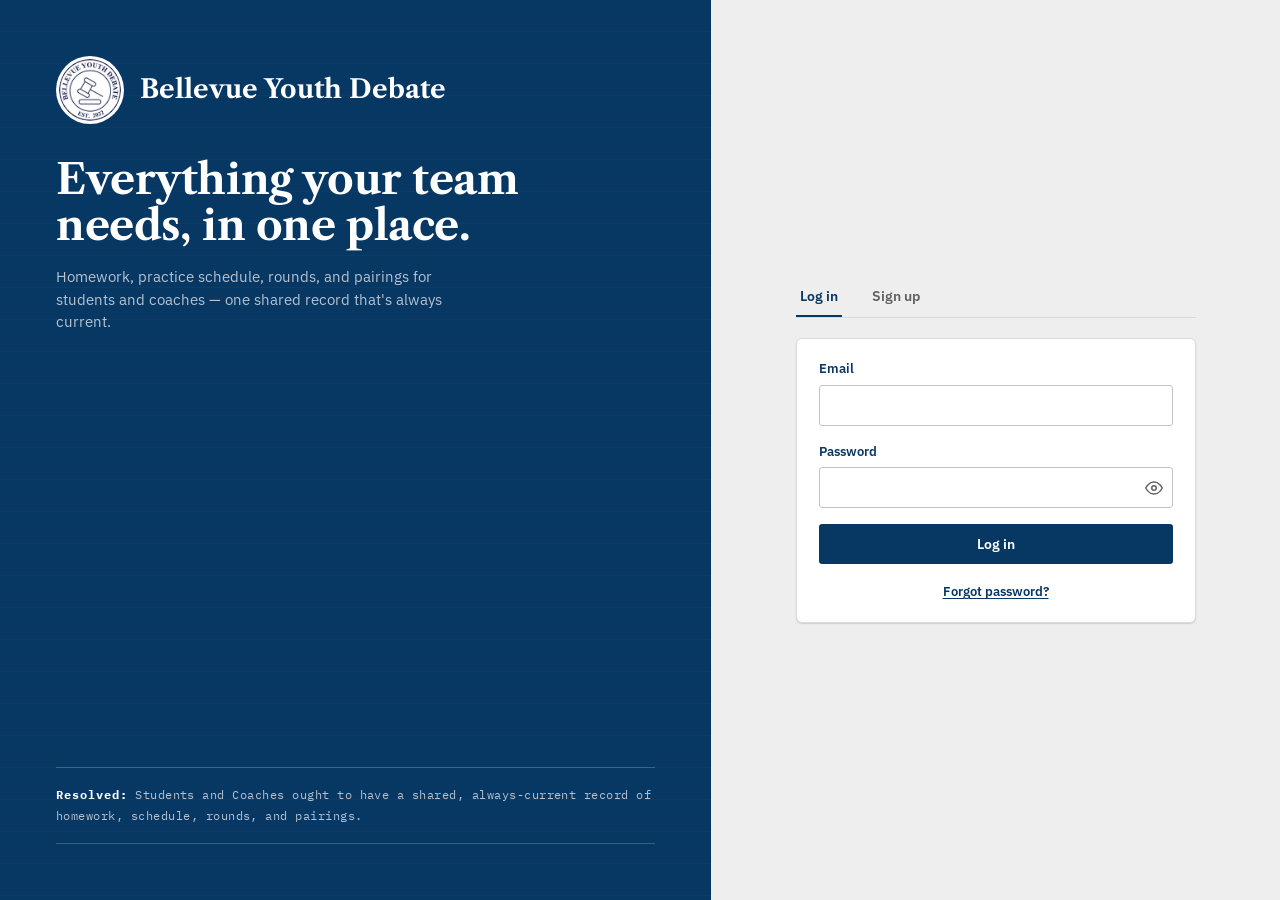
==== index.html @ 29968d5b "Add files via upload" ====
<!DOCTYPE html>
<html lang="en">
<head>
<meta charset="UTF-8">
<meta name="viewport" content="width=device-width, initial-scale=1.0">
<title>Bellevue Youth Debate | Portal</title>
<link rel="icon" href="assets/logo.webp">
<link rel="stylesheet" href="css/styles.css">
<style>
  body.login-body { background: var(--ink); }
  .login-shell { min-height: 100vh; display: flex; }
  .login-hero {
    flex: 1.15; background: var(--ink); color: #fff; padding: 56px;
    display: flex; flex-direction: column; justify-content: space-between;
    background-image: repeating-linear-gradient(to bottom, transparent, transparent 31px, rgba(255,255,255,0.055) 32px);
  }
  .login-hero-top { display: flex; align-items: center; gap: 16px; }
  .login-hero-top img { width: 68px; height: 68px; border-radius: 50%; background: #fff; padding: 3px; }
  .login-hero-top .brand-mark-name { font-size: 26px; color: #fff; }
  .login-hero h1 { color: #fff; font-size: 42px; max-width: 480px; margin: 32px 0 18px; line-height: 1.1; }
  .login-hero .tagline { color: var(--text-on-ink-muted); max-width: 420px; font-size: 15px; margin: 0; }
  .resolution-strip {
    font-family: var(--font-mono); font-size: 12px; letter-spacing: 0.04em; line-height: 1.8;
    color: var(--text-on-ink-muted);
    border-top: 1px solid rgba(255,255,255,0.2); border-bottom: 1px solid rgba(255,255,255,0.2);
    padding: 16px 0; margin-top: 32px;
  }
  .resolution-strip b { color: #fff; letter-spacing: 0.08em; }
  .login-panel { flex: 1; background: var(--paper); display: flex; align-items: center; justify-content: center; padding: 40px 24px; }
  .login-card { width: 100%; max-width: 400px; }
  .login-card .card { margin-bottom: 0; }
  .auth-foot { text-align: center; margin-top: 18px; }
  @media (max-width: 880px) {
    .login-shell { flex-direction: column; }
    .login-hero { padding: 32px 24px; }
    .login-hero h1 { font-size: 28px; }
  }
</style>
</head>
<body class="login-body">
  <div class="login-shell">
    <div class="login-hero">
      <div>
        <div class="login-hero-top">
          <img src="assets/logo.webp" alt="Bellevue Youth Debate seal">
          <div class="brand-mark-name">Bellevue Youth Debate</div>
        </div>
        <h1>Everything your team needs, in one place.</h1>
        <p class="tagline">Homework, practice schedule, rounds, and pairings for students and coaches &mdash; one shared record that's always current.</p>
      </div>
      <div class="resolution-strip">
        <b>Resolved:</b> Students and Coaches ought to have a shared, always-current record of homework, schedule, rounds, and pairings.
      </div>
    </div>

    <div class="login-panel">
      <div class="login-card">
        <div class="tabs" id="authTabs">
          <button class="tab-btn active" data-tab="login" type="button">Log in</button>
          <button class="tab-btn" data-tab="signup" type="button">Sign up</button>
        </div>

        <div class="tab-panel active" id="panel-login">
          <div class="card">
            <form id="loginForm">
              <div class="field">
                <label for="loginEmail">Email</label>
                <input type="email" id="loginEmail" required autocomplete="username">
              </div>
              <div class="field">
                <label for="loginPassword">Password</label>
                <input type="password" id="loginPassword" required autocomplete="current-password">
              </div>
              <button class="btn btn-primary btn-block" type="submit">Log in</button>
              <div class="auth-foot text-sm">
                <button type="button" class="link-btn" id="showForgot">Forgot password?</button>
              </div>
            </form>
          </div>
        </div>

        <div class="tab-panel" id="panel-signup">
          <div class="card">
            <form id="signupForm">
              <div class="field">
                <label for="suName">Full name</label>
                <input type="text" id="suName" required autocomplete="name">
              </div>
              <div class="field">
                <label for="suEmail">Email</label>
                <input type="email" id="suEmail" required autocomplete="username">
              </div>
              <div class="field">
                <label for="suPassword">Password</label>
                <input type="password" id="suPassword" required minlength="8" autocomplete="new-password">
                <div class="hint">At least 8 characters.</div>
              </div>
              <div class="field">
                <label for="suCode">Club code</label>
                <input type="text" id="suCode" required placeholder="Ask your coach">
              </div>
              <button class="btn btn-primary btn-block" type="submit">Create account</button>
              <p class="text-sm text-muted mt-16 mb-0">New accounts start in the "Unassigned" group &mdash; a coach will place you in your section.</p>
            </form>
          </div>
        </div>
      </div>
    </div>
  </div>

  <script src="js/config.js?v=2"></script>
  <script src="js/app.js"></script>
  <script src="js/login.js"></script>
</body>
</html>
---- css/styles.css ----
/* =========================================================================
   BYD Portal - shared styles
   Brand palette: navy #073763 (from the club seal), light grey #EEEEEE,
   and white. Status colors (present/absent/excused) stay small and muted -
   they carry real meaning (attendance, sides of a pairing) so they're kept
   as functional accents, not a second brand color.
   ========================================================================= */

@import url('https://fonts.googleapis.com/css2?family=Libre+Caslon+Text:ital,wght@0,400;0,700;1,400&family=IBM+Plex+Sans:wght@400;500;600;700&family=IBM+Plex+Mono:wght@400;500;600&display=swap');

:root {
  /* --- brand palette (exactly as specified) --- */
  --ink: #073763;         /* primary navy: sidebar, buttons, headings */
  --ink-soft: #0E4A7D;    /* lighter navy: hover on navy backgrounds */
  --ink-deep: #052846;    /* darker navy: hover on white backgrounds */
  --paper: #EEEEEE;       /* page background */
  --card: #FFFFFF;        /* card / surface background */
  --rule: #DADADA;        /* hairline dividers, table rules, derived from paper */
  --rule-strong: #C4C4C4;
  --ink-tint: #E4EAF0;    /* pale navy wash, for subtle highlighted rows/badges */

  /* --- functional accents (small doses only: badges, status dots) --- */
  --present: #3F6B4F; --present-tint: #E4EDE6;
  --absent: #A13D2D;  --absent-tint: #F2E4E1;
  --excused: #8A6D2F; --excused-tint: #F1E9D8;

  --text: #1B1B1B;
  --text-muted: #616161;
  --text-on-ink: #EEEEEE;
  --text-on-ink-muted: #B7C2CE;

  --font-display: 'Libre Caslon Text', Georgia, 'Times New Roman', serif;
  --font-body: 'IBM Plex Sans', -apple-system, BlinkMacSystemFont, 'Segoe UI', sans-serif;
  --font-mono: 'IBM Plex Mono', ui-monospace, 'SFMono-Regular', Menlo, monospace;

  --radius-sm: 3px;
  --radius: 6px;
  --shadow-card: 0 1px 2px rgba(7, 55, 99, 0.08), 0 1px 1px rgba(7, 55, 99, 0.08);
  --shadow-pop: 0 12px 32px rgba(7, 55, 99, 0.22);
  --sidebar-w: 244px;
}

@media (prefers-reduced-motion: no-preference) { :root { --transition: 150ms ease; } }
@media (prefers-reduced-motion: reduce) { :root { --transition: 0ms; } }

* { box-sizing: border-box; }
html, body { height: 100%; }
body {
  margin: 0;
  background: var(--paper);
  color: var(--text);
  font-family: var(--font-body);
  font-size: 15px;
  line-height: 1.5;
  -webkit-font-smoothing: antialiased;
}

h1, h2, h3, h4 { font-family: var(--font-display); font-weight: 700; color: var(--ink); margin: 0 0 4px; }
h1 { font-size: 28px; letter-spacing: -0.01em; }
h2 { font-size: 20px; }
h3 { font-size: 16px; }
p { margin: 0 0 12px; color: var(--text); }
a { color: var(--ink); text-decoration: underline; text-underline-offset: 2px; }
a:hover { color: var(--ink-deep); }

::selection { background: var(--ink-tint); }

button, input, select, textarea { font-family: inherit; font-size: inherit; color: inherit; }

:focus-visible { outline: 2px solid var(--ink); outline-offset: 2px; }

/* Ruled "flow paper" texture used sparingly behind key panels */
.ruled {
  background-image: repeating-linear-gradient(to bottom, transparent, transparent 27px, var(--rule) 28px);
  background-position: 0 8px;
}

.eyebrow {
  font-family: var(--font-mono); font-size: 11px; letter-spacing: 0.12em;
  text-transform: uppercase; color: var(--text-muted);
}

/* ---------------------------------------------------------------- brand */
.brand-mark { display: flex; align-items: center; gap: 10px; }
.brand-mark img { width: 38px; height: 38px; border-radius: 50%; background: #fff; box-shadow: 0 0 0 1px rgba(255,255,255,0.25); flex-shrink: 0; object-fit: cover; }
.brand-mark-name { font-family: var(--font-display); font-weight: 700; line-height: 1.15; }

/* ---------------------------------------------------------------- layout */
.app-shell { display: flex; min-height: 100vh; }

.sidebar {
  width: var(--sidebar-w); flex-shrink: 0;
  background: var(--ink); color: var(--text-on-ink);
  display: flex; flex-direction: column; padding: 22px 16px;
  position: sticky; top: 0; height: 100vh;
}

.sidebar-brand { padding: 0 6px 4px; }
.sidebar-brand .brand-mark-name { color: #fff; font-size: 17px; }
.sidebar-role {
  font-family: var(--font-mono); font-size: 10.5px; letter-spacing: 0.1em; text-transform: uppercase;
  color: var(--text-on-ink-muted); padding: 14px 10px 18px;
}

.nav-list { list-style: none; margin: 8px 0; padding: 0; display: flex; flex-direction: column; gap: 2px; }
.nav-link {
  display: flex; align-items: center; gap: 10px; padding: 10px 12px; border-radius: var(--radius);
  color: var(--text-on-ink-muted); font-weight: 500; cursor: pointer; border: none; background: transparent;
  width: 100%; text-align: left; transition: background var(--transition), color var(--transition);
}
.nav-link:hover { background: var(--ink-soft); color: #fff; }
.nav-link.active { background: #fff; color: var(--ink); }
.nav-link svg { flex-shrink: 0; }

.sidebar-footer { margin-top: auto; padding-top: 12px; border-top: 1px solid rgba(255,255,255,0.16); }
.sidebar-user { padding: 8px 10px 12px; }
.sidebar-user-name { color: #fff; font-weight: 600; font-size: 14px; }
.sidebar-user-email { color: var(--text-on-ink-muted); font-size: 12px; font-family: var(--font-mono); word-break: break-all; }

.main { flex: 1; min-width: 0; }
.topbar {
  display: flex; align-items: center; justify-content: space-between;
  padding: 18px 32px; background: var(--card); border-bottom: 1px solid var(--rule);
  position: sticky; top: 0; z-index: 5;
}
.menu-toggle { display: none; }
.content { padding: 28px 32px 64px; max-width: 1180px; }

.page-head { display: flex; align-items: flex-end; justify-content: space-between; gap: 16px; margin-bottom: 20px; flex-wrap: wrap; }
.page-head p { margin: 0; color: var(--text-muted); }

/* ------------------------------------------------------------------ card */
.card { background: var(--card); border: 1px solid var(--rule); border-radius: var(--radius); box-shadow: var(--shadow-card); padding: 20px 22px; margin-bottom: 20px; }
.card-head { display: flex; align-items: center; justify-content: space-between; gap: 12px; margin-bottom: 14px; flex-wrap: wrap; }
.card-head h2 { margin: 0; }
.card-sub { color: var(--text-muted); font-size: 13px; margin-top: 2px; }

.grid-2 { display: grid; grid-template-columns: 1fr 1fr; gap: 20px; }
.grid-3 { display: grid; grid-template-columns: repeat(3, 1fr); gap: 16px; }

.stat { background: var(--card); border: 1px solid var(--rule); border-radius: var(--radius); padding: 16px 18px; }
.stat-value { font-family: var(--font-display); font-size: 30px; color: var(--ink); line-height: 1; }
.stat-label { font-family: var(--font-mono); font-size: 11px; letter-spacing: 0.08em; text-transform: uppercase; color: var(--text-muted); margin-top: 6px; }

/* ---------------------------------------------------------------- forms */
.field { margin-bottom: 16px; }
.field label { display: block; font-weight: 600; font-size: 13px; margin-bottom: 6px; color: var(--ink); }
.field .hint { font-size: 12px; color: var(--text-muted); margin-top: 4px; }
.field-row { display: flex; gap: 12px; }
.field-row .field { flex: 1; }

input[type="text"], input[type="email"], input[type="password"], input[type="date"],
input[type="time"], input[type="number"], select, textarea {
  width: 100%; padding: 10px 12px; border: 1px solid var(--rule-strong); border-radius: var(--radius-sm);
  background: #fff; color: var(--text); transition: border-color var(--transition);
}
textarea { resize: vertical; min-height: 72px; font-family: var(--font-body); }
input:focus, select:focus, textarea:focus { border-color: var(--ink); }
input::placeholder, textarea::placeholder { color: #9A9A9A; }

.checkbox-row { display: flex; align-items: center; gap: 8px; }
.checkbox-row input { width: auto; }

.password-wrap { position: relative; }
.password-wrap input { padding-right: 42px; }
.password-toggle {
  position: absolute; right: 4px; top: 50%; transform: translateY(-50%);
  background: none; border: none; cursor: pointer; padding: 6px;
  color: var(--text-muted); display: flex; align-items: center; justify-content: center;
  border-radius: var(--radius-sm);
}
.password-toggle:hover { color: var(--ink); background: var(--paper); }

/* --------------------------------------------------------------- buttons */
.btn {
  display: inline-flex; align-items: center; justify-content: center; gap: 8px;
  padding: 10px 16px; border-radius: var(--radius-sm); border: 1px solid transparent;
  font-weight: 600; font-size: 14px; cursor: pointer; white-space: nowrap;
  transition: background var(--transition), border-color var(--transition), color var(--transition), opacity var(--transition);
}
.btn:disabled { opacity: 0.55; cursor: not-allowed; }
.btn-primary { background: var(--ink); color: #fff; }
.btn-primary:hover:not(:disabled) { background: var(--ink-deep); }
.btn-ghost { background: transparent; color: var(--ink); border-color: var(--rule-strong); }
.btn-ghost:hover:not(:disabled) { background: var(--paper); }
.btn-danger { background: #fff; color: var(--absent); border-color: var(--absent); }
.btn-danger:hover:not(:disabled) { background: var(--absent-tint); }
.btn-sm { padding: 6px 11px; font-size: 12.5px; }
.btn-block { width: 100%; }
.btn-icon { padding: 8px; }
.link-btn { background: none; border: none; color: var(--ink); font-weight: 600; cursor: pointer; padding: 0; text-decoration: underline; text-underline-offset: 2px; }
.link-btn:hover { color: var(--ink-deep); }

/* --------------------------------------------------------------- tables */
.table-wrap { overflow-x: auto; }
table { width: 100%; border-collapse: collapse; font-size: 13.5px; }
th {
  text-align: left; font-family: var(--font-mono); font-size: 10.5px; letter-spacing: 0.08em;
  text-transform: uppercase; color: var(--text-muted); font-weight: 600;
  padding: 8px 12px; border-bottom: 1px solid var(--rule-strong); white-space: nowrap;
}
td { padding: 11px 12px; border-bottom: 1px solid var(--rule); vertical-align: middle; }
tr:last-child td { border-bottom: none; }
td.num, .font-mono { font-family: var(--font-mono); }
.table-actions { display: flex; gap: 6px; justify-content: flex-end; }

/* ---------------------------------------------------------------- badges */
.badge { display: inline-flex; align-items: center; gap: 5px; padding: 3px 9px; border-radius: 100px; font-size: 12px; font-weight: 600; font-family: var(--font-mono); letter-spacing: 0.02em; }
.badge::before { content: ''; width: 6px; height: 6px; border-radius: 50%; background: currentColor; }
.badge-present { background: var(--present-tint); color: var(--present); }
.badge-absent { background: var(--absent-tint); color: var(--absent); }
.badge-excused { background: var(--excused-tint); color: var(--excused); }
.badge-unmarked { background: var(--paper); color: var(--text-muted); }
.badge-role { background: var(--ink-tint); color: var(--ink); }

/* side tags for pairings - solid navy vs. outlined navy, no second hue needed */
.side-tag { display: inline-block; padding: 2px 8px; border-radius: var(--radius-sm); font-family: var(--font-mono); font-size: 11.5px; font-weight: 600; letter-spacing: 0.03em; }
.side-tag-1 { background: var(--ink); color: #fff; }
.side-tag-2 { background: #fff; color: var(--ink); border: 1px solid var(--ink); }

/* --------------------------------------------------------------- pills / tabs */
.tabs { display: flex; gap: 4px; border-bottom: 1px solid var(--rule); margin-bottom: 20px; flex-wrap: wrap; }
.tab-btn {
  background: none; border: none; cursor: pointer; padding: 10px 4px; margin-right: 22px;
  font-weight: 600; font-size: 14px; color: var(--text-muted); border-bottom: 2px solid transparent;
  transition: color var(--transition), border-color var(--transition);
}
.tab-btn:hover { color: var(--ink); }
.tab-btn.active { color: var(--ink); border-color: var(--ink); }
.tab-panel { display: none; }
.tab-panel.active { display: block; animation: fadeIn 180ms ease; }

.view-panel { display: none; }
.view-panel.active { display: block; animation: fadeIn 180ms ease; }

@keyframes fadeIn { from { opacity: 0; transform: translateY(2px); } to { opacity: 1; transform: none; } }

.chip-row { display: flex; gap: 8px; flex-wrap: wrap; }
.chip { padding: 6px 12px; border-radius: 100px; border: 1px solid var(--rule-strong); background: #fff; font-size: 13px; font-weight: 600; color: var(--text-muted); cursor: pointer; }
.chip.active { background: var(--ink); border-color: var(--ink); color: #fff; }

/* --------------------------------------------------------------- misc UI */
.empty-state { text-align: center; padding: 40px 20px; color: var(--text-muted); }
.empty-state .eyebrow { display: block; margin-bottom: 6px; }

.divider { height: 1px; background: var(--rule); border: none; margin: 18px 0; }

.skeleton { background: linear-gradient(90deg, var(--rule) 25%, var(--rule-strong) 37%, var(--rule) 63%); background-size: 400% 100%; animation: shimmer 1.4s ease infinite; border-radius: var(--radius-sm); }
@keyframes shimmer { 0% { background-position: 100% 0; } 100% { background-position: 0 0; } }

/* toast */
.toast-stack { position: fixed; bottom: 20px; right: 20px; display: flex; flex-direction: column; gap: 8px; z-index: 100; max-width: 340px; }
.toast { background: var(--ink); color: #fff; padding: 12px 16px; border-radius: var(--radius); box-shadow: var(--shadow-pop); font-size: 13.5px; display: flex; align-items: center; gap: 10px; animation: toastIn 180ms ease; }
.toast.error { background: var(--absent); }
.toast.success { background: var(--present); }
@keyframes toastIn { from { opacity: 0; transform: translateY(6px); } to { opacity: 1; transform: none; } }

/* modal */
.modal-overlay { position: fixed; inset: 0; background: rgba(7,55,99,0.45); display: flex; align-items: center; justify-content: center; padding: 20px; z-index: 90; }
.modal { background: #fff; border-radius: var(--radius); box-shadow: var(--shadow-pop); width: 100%; max-width: 460px; padding: 24px; max-height: 88vh; overflow-y: auto; }
.modal-head { display: flex; align-items: center; justify-content: space-between; margin-bottom: 16px; }
.modal-close { background: none; border: none; cursor: pointer; color: var(--text-muted); font-size: 20px; line-height: 1; padding: 4px; }
.modal-actions { display: flex; justify-content: flex-end; gap: 8px; margin-top: 20px; }

/* --------------------------------------------------------- survey banner */
.survey-banner {
  background: var(--ink); color: #fff; padding: 14px 24px;
  display: flex; align-items: center; justify-content: space-between; gap: 16px; flex-wrap: wrap;
}
.survey-banner-text { display: flex; align-items: center; gap: 12px; flex-wrap: wrap; }
.survey-banner .countdown { font-family: var(--font-mono); font-weight: 700; background: rgba(255,255,255,0.14); padding: 3px 10px; border-radius: 100px; }
.survey-banner.done { background: var(--present); }
.checkin-panel { display: flex; align-items: center; justify-content: space-between; gap: 16px; flex-wrap: wrap; }
.checkin-status { font-family: var(--font-mono); font-size: 13px; color: var(--text-muted); }

/* --------------------------------------------------------------- utility */
.flex { display: flex; }
.flex-col { display: flex; flex-direction: column; }
.items-center { align-items: center; }
.justify-between { justify-content: space-between; }
.gap-4 { gap: 4px; } .gap-8 { gap: 8px; } .gap-12 { gap: 12px; } .gap-16 { gap: 16px; }
.mt-0 { margin-top: 0; } .mt-8 { margin-top: 8px; } .mt-16 { margin-top: 16px; } .mt-24 { margin-top: 24px; }
.mb-0 { margin-bottom: 0; }
.text-muted { color: var(--text-muted); }
.text-sm { font-size: 13px; }
.w-full { width: 100%; }
.hidden { display: none !important; }

/* ----------------------------------------------------------- responsive */
@media (max-width: 880px) {
  .sidebar { position: fixed; left: 0; top: 0; z-index: 50; transform: translateX(-100%); transition: transform var(--transition); box-shadow: var(--shadow-pop); }
  .sidebar.open { transform: translateX(0); }
  .menu-toggle { display: inline-flex; }
  .content { padding: 20px 16px 48px; }
  .topbar { padding: 14px 16px; }
  .grid-2, .grid-3 { grid-template-columns: 1fr; }
  .field-row { flex-direction: column; gap: 0; }
}
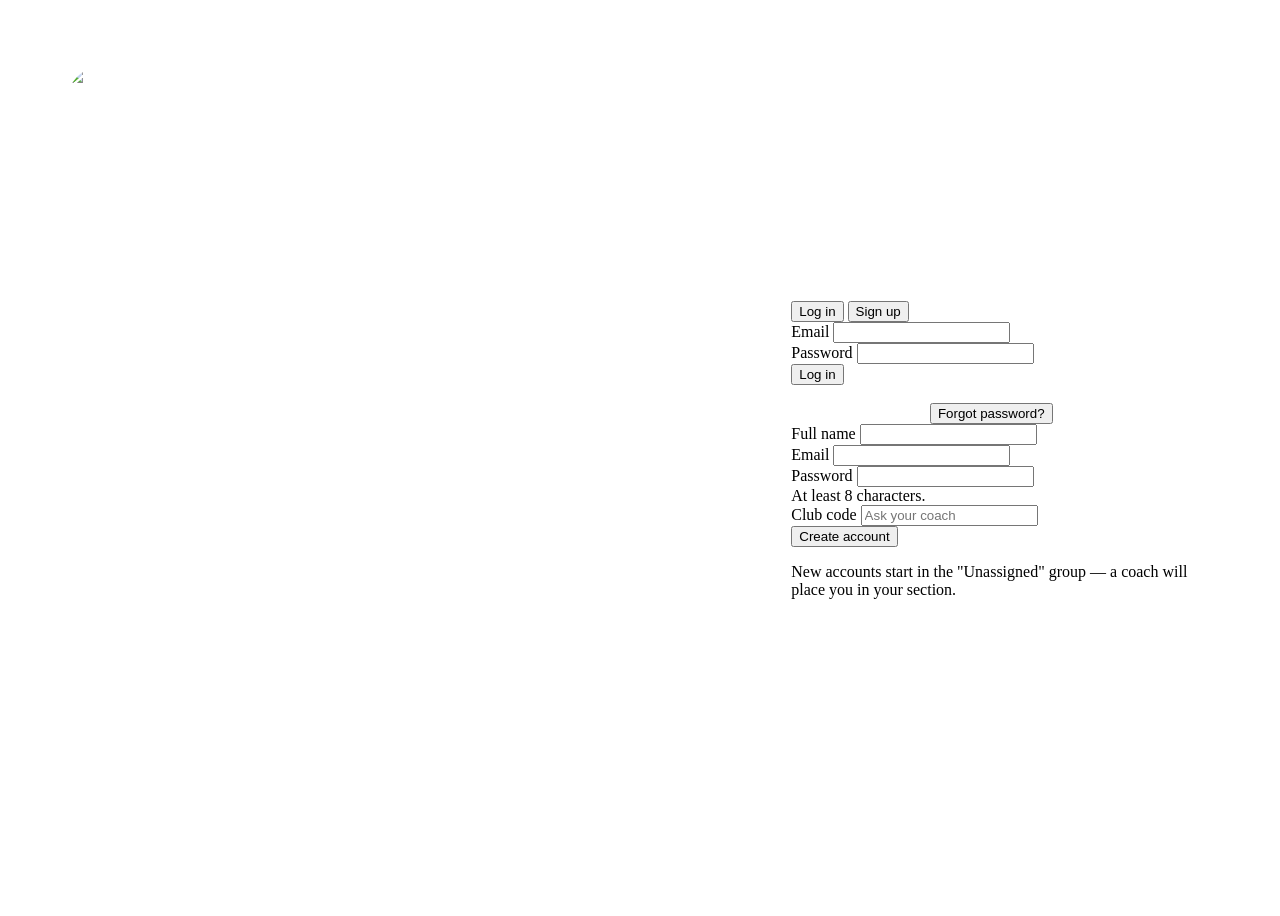
==== commit 3174aa8d: "Add files via upload" ====
--- a/index.html
+++ b/index.html
@@ -5,7 +5,7 @@
 <meta name="viewport" content="width=device-width, initial-scale=1.0">
 <title>Bellevue Youth Debate | Portal</title>
 <link rel="icon" href="assets/logo.webp">
-<link rel="stylesheet" href="css/styles.css">
+<link rel="stylesheet" href="css/styles.css?v=3">
 <style>
   body.login-body { background: var(--ink); }
   .login-shell { min-height: 100vh; display: flex; }
@@ -108,8 +108,8 @@
     </div>
   </div>
 
-  <script src="js/config.js?v=2"></script>
-  <script src="js/app.js"></script>
-  <script src="js/login.js"></script>
+  <script src="js/config.js?v=3"></script>
+  <script src="js/app.js?v=3"></script>
+  <script src="js/login.js?v=3"></script>
 </body>
 </html>
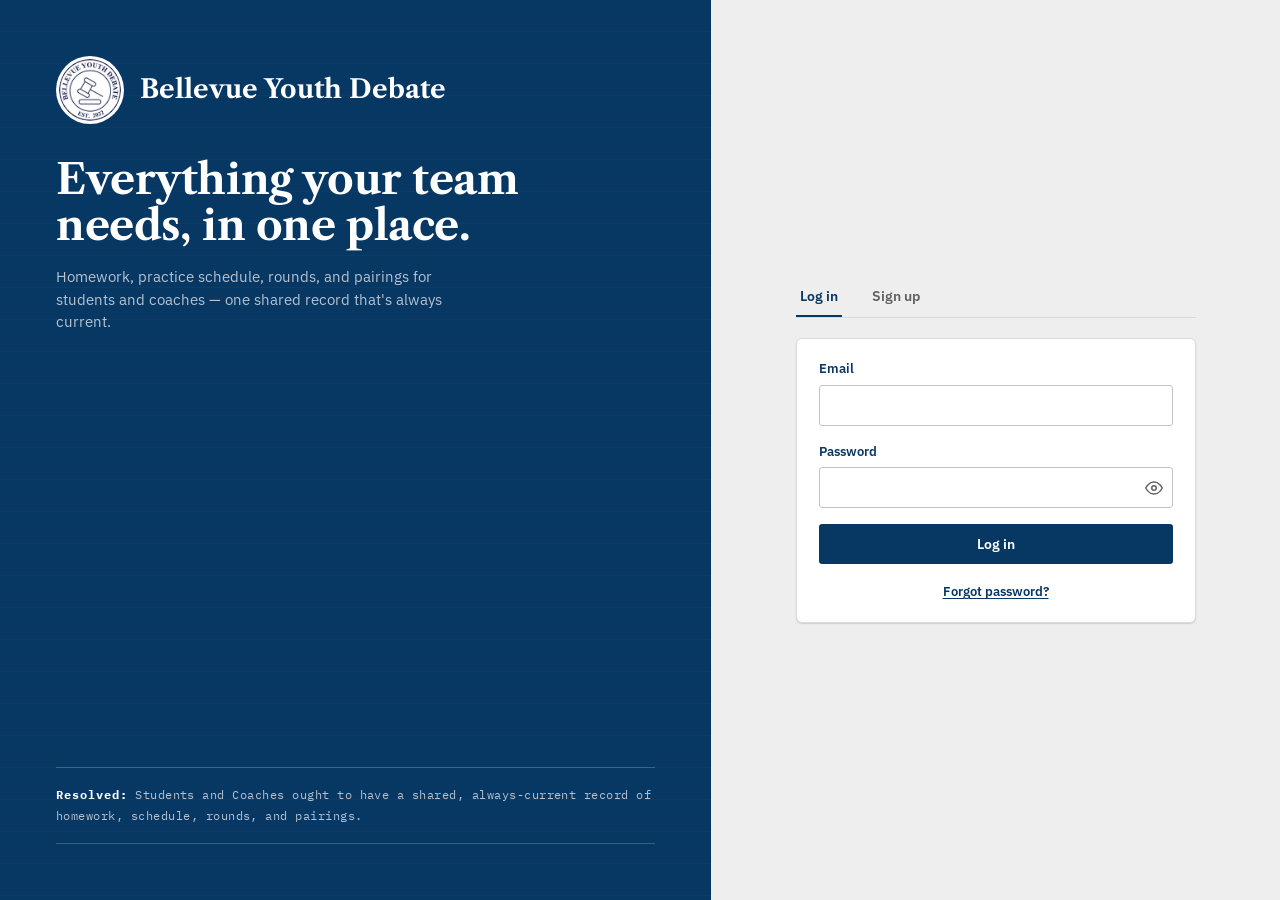
==== commit 23161abb: "Add files via upload" ====
--- a/index.html
+++ b/index.html
@@ -5,7 +5,7 @@
 <meta name="viewport" content="width=device-width, initial-scale=1.0">
 <title>Bellevue Youth Debate | Portal</title>
 <link rel="icon" href="assets/logo.webp">
-<link rel="stylesheet" href="css/styles.css?v=3">
+<link rel="stylesheet" href="css/styles.css?v=4">
 <style>
   body.login-body { background: var(--ink); }
   .login-shell { min-height: 100vh; display: flex; }
@@ -108,8 +108,8 @@
     </div>
   </div>
 
-  <script src="js/config.js?v=3"></script>
-  <script src="js/app.js?v=3"></script>
-  <script src="js/login.js?v=3"></script>
+  <script src="js/config.js?v=4"></script>
+  <script src="js/app.js?v=4"></script>
+  <script src="js/login.js?v=4"></script>
 </body>
 </html>
--- a/css/styles.css
+++ b/css/styles.css
@@ -0,0 +1,337 @@
+/* =========================================================================
+   BYD Portal - shared styles
+   Brand palette: navy #073763 (from the club seal), light grey #EEEEEE,
+   and white. Status colors (present/absent/excused) stay small and muted -
+   they carry real meaning (attendance, sides of a pairing) so they're kept
+   as functional accents, not a second brand color.
+   ========================================================================= */
+
+@import url('https://fonts.googleapis.com/css2?family=Libre+Caslon+Text:ital,wght@0,400;0,700;1,400&family=IBM+Plex+Sans:wght@400;500;600;700&family=IBM+Plex+Mono:wght@400;500;600&display=swap');
+
+:root {
+  /* --- brand palette (exactly as specified) --- */
+  --ink: #073763;         /* primary navy: sidebar, buttons, headings */
+  --ink-soft: #0E4A7D;    /* lighter navy: hover on navy backgrounds */
+  --ink-deep: #052846;    /* darker navy: hover on white backgrounds */
+  --paper: #EEEEEE;       /* page background */
+  --card: #FFFFFF;        /* card / surface background */
+  --rule: #DADADA;        /* hairline dividers, table rules, derived from paper */
+  --rule-strong: #C4C4C4;
+  --ink-tint: #E4EAF0;    /* pale navy wash, for subtle highlighted rows/badges */
+
+  /* --- functional accents (small doses only: badges, status dots) --- */
+  --present: #3F6B4F; --present-tint: #E4EDE6;
+  --absent: #A13D2D;  --absent-tint: #F2E4E1;
+  --excused: #8A6D2F; --excused-tint: #F1E9D8;
+
+  --text: #1B1B1B;
+  --text-muted: #616161;
+  --text-on-ink: #EEEEEE;
+  --text-on-ink-muted: #B7C2CE;
+
+  --font-display: 'Libre Caslon Text', Georgia, 'Times New Roman', serif;
+  --font-body: 'IBM Plex Sans', -apple-system, BlinkMacSystemFont, 'Segoe UI', sans-serif;
+  --font-mono: 'IBM Plex Mono', ui-monospace, 'SFMono-Regular', Menlo, monospace;
+
+  --radius-sm: 3px;
+  --radius: 6px;
+  --shadow-card: 0 1px 2px rgba(7, 55, 99, 0.08), 0 1px 1px rgba(7, 55, 99, 0.08);
+  --shadow-pop: 0 12px 32px rgba(7, 55, 99, 0.22);
+  --sidebar-w: 244px;
+}
+
+@media (prefers-reduced-motion: no-preference) { :root { --transition: 150ms ease; } }
+@media (prefers-reduced-motion: reduce) { :root { --transition: 0ms; } }
+
+* { box-sizing: border-box; }
+html, body { height: 100%; }
+body {
+  margin: 0;
+  background: var(--paper);
+  color: var(--text);
+  font-family: var(--font-body);
+  font-size: 15px;
+  line-height: 1.5;
+  -webkit-font-smoothing: antialiased;
+}
+
+h1, h2, h3, h4 { font-family: var(--font-display); font-weight: 700; color: var(--ink); margin: 0 0 4px; }
+h1 { font-size: 28px; letter-spacing: -0.01em; }
+h2 { font-size: 20px; }
+h3 { font-size: 16px; }
+p { margin: 0 0 12px; color: var(--text); }
+a { color: var(--ink); text-decoration: underline; text-underline-offset: 2px; }
+a:hover { color: var(--ink-deep); }
+
+::selection { background: var(--ink-tint); }
+
+button, input, select, textarea { font-family: inherit; font-size: inherit; color: inherit; }
+
+:focus-visible { outline: 2px solid var(--ink); outline-offset: 2px; }
+
+/* Ruled "flow paper" texture used sparingly behind key panels */
+.ruled {
+  background-image: repeating-linear-gradient(to bottom, transparent, transparent 27px, var(--rule) 28px);
+  background-position: 0 8px;
+}
+
+.eyebrow {
+  font-family: var(--font-mono); font-size: 11px; letter-spacing: 0.12em;
+  text-transform: uppercase; color: var(--text-muted);
+}
+
+/* ---------------------------------------------------------------- brand */
+.brand-mark { display: flex; align-items: center; gap: 10px; }
+.brand-mark img { width: 38px; height: 38px; border-radius: 50%; background: #fff; box-shadow: 0 0 0 1px rgba(255,255,255,0.25); flex-shrink: 0; object-fit: cover; }
+.brand-mark-name { font-family: var(--font-display); font-weight: 700; line-height: 1.15; }
+
+/* ---------------------------------------------------------------- layout */
+.app-shell { display: flex; min-height: 100vh; }
+
+.sidebar {
+  width: var(--sidebar-w); flex-shrink: 0;
+  background: var(--ink); color: var(--text-on-ink);
+  display: flex; flex-direction: column; padding: 22px 16px;
+  position: sticky; top: 0; height: 100vh;
+}
+
+.sidebar-brand { padding: 0 6px 4px; }
+.sidebar-brand .brand-mark-name { color: #fff; font-size: 17px; }
+.sidebar-role {
+  font-family: var(--font-mono); font-size: 10.5px; letter-spacing: 0.1em; text-transform: uppercase;
+  color: var(--text-on-ink-muted); padding: 14px 10px 18px;
+}
+
+.nav-list { list-style: none; margin: 8px 0; padding: 0; display: flex; flex-direction: column; gap: 2px; }
+.nav-link {
+  display: flex; align-items: center; gap: 10px; padding: 10px 12px; border-radius: var(--radius);
+  color: var(--text-on-ink-muted); font-weight: 500; cursor: pointer; border: none; background: transparent;
+  width: 100%; text-align: left; transition: background var(--transition), color var(--transition);
+}
+.nav-link:hover { background: var(--ink-soft); color: #fff; }
+.nav-link.active { background: #fff; color: var(--ink); }
+.nav-link svg { flex-shrink: 0; }
+
+.sidebar-footer { margin-top: auto; padding-top: 12px; border-top: 1px solid rgba(255,255,255,0.16); }
+.sidebar-user { padding: 8px 10px 12px; }
+.sidebar-user-name { color: #fff; font-weight: 600; font-size: 14px; }
+.sidebar-user-email { color: var(--text-on-ink-muted); font-size: 12px; font-family: var(--font-mono); word-break: break-all; }
+
+.main { flex: 1; min-width: 0; }
+.topbar {
+  display: flex; align-items: center; justify-content: space-between;
+  padding: 18px 32px; background: var(--card); border-bottom: 1px solid var(--rule);
+  position: sticky; top: 0; z-index: 5;
+}
+.menu-toggle { display: none; }
+.content { padding: 28px 32px 64px; max-width: 1180px; }
+
+.page-head { display: flex; align-items: flex-end; justify-content: space-between; gap: 16px; margin-bottom: 20px; flex-wrap: wrap; }
+.page-head p { margin: 0; color: var(--text-muted); }
+
+/* ------------------------------------------------------------------ card */
+.card { background: var(--card); border: 1px solid var(--rule); border-radius: var(--radius); box-shadow: var(--shadow-card); padding: 20px 22px; margin-bottom: 20px; }
+.card-head { display: flex; align-items: center; justify-content: space-between; gap: 12px; margin-bottom: 14px; flex-wrap: wrap; }
+.card-head h2 { margin: 0; }
+.card-sub { color: var(--text-muted); font-size: 13px; margin-top: 2px; }
+
+.grid-2 { display: grid; grid-template-columns: 1fr 1fr; gap: 20px; }
+.grid-3 { display: grid; grid-template-columns: repeat(3, 1fr); gap: 16px; }
+
+.stat { background: var(--card); border: 1px solid var(--rule); border-radius: var(--radius); padding: 16px 18px; }
+.stat-value { font-family: var(--font-display); font-size: 30px; color: var(--ink); line-height: 1; }
+.stat-label { font-family: var(--font-mono); font-size: 11px; letter-spacing: 0.08em; text-transform: uppercase; color: var(--text-muted); margin-top: 6px; }
+
+/* ---------------------------------------------------------------- forms */
+.field { margin-bottom: 16px; }
+.field label { display: block; font-weight: 600; font-size: 13px; margin-bottom: 6px; color: var(--ink); }
+.field .hint { font-size: 12px; color: var(--text-muted); margin-top: 4px; }
+.field-row { display: flex; gap: 12px; }
+.field-row .field { flex: 1; }
+
+input[type="text"], input[type="email"], input[type="password"], input[type="date"],
+input[type="time"], input[type="number"], select, textarea {
+  width: 100%; padding: 10px 12px; border: 1px solid var(--rule-strong); border-radius: var(--radius-sm);
+  background: #fff; color: var(--text); transition: border-color var(--transition);
+}
+textarea { resize: vertical; min-height: 72px; font-family: var(--font-body); }
+input:focus, select:focus, textarea:focus { border-color: var(--ink); }
+input::placeholder, textarea::placeholder { color: #9A9A9A; }
+
+.checkbox-row { display: flex; align-items: center; gap: 8px; }
+.checkbox-row input { width: auto; }
+
+.password-wrap { position: relative; }
+.password-wrap input { padding-right: 42px; }
+.password-toggle {
+  position: absolute; right: 4px; top: 50%; transform: translateY(-50%);
+  background: none; border: none; cursor: pointer; padding: 6px;
+  color: var(--text-muted); display: flex; align-items: center; justify-content: center;
+  border-radius: var(--radius-sm);
+}
+.password-toggle:hover { color: var(--ink); background: var(--paper); }
+
+/* --------------------------------------------------------------- buttons */
+.btn {
+  display: inline-flex; align-items: center; justify-content: center; gap: 8px;
+  padding: 10px 16px; border-radius: var(--radius-sm); border: 1px solid transparent;
+  font-weight: 600; font-size: 14px; cursor: pointer; white-space: nowrap;
+  transition: background var(--transition), border-color var(--transition), color var(--transition), opacity var(--transition);
+}
+.btn:disabled { opacity: 0.55; cursor: not-allowed; }
+.btn-primary { background: var(--ink); color: #fff; }
+.btn-primary:hover:not(:disabled) { background: var(--ink-deep); }
+.btn-ghost { background: transparent; color: var(--ink); border-color: var(--rule-strong); }
+.btn-ghost:hover:not(:disabled) { background: var(--paper); }
+.btn-danger { background: #fff; color: var(--absent); border-color: var(--absent); }
+.btn-danger:hover:not(:disabled) { background: var(--absent-tint); }
+.btn-sm { padding: 6px 11px; font-size: 12.5px; }
+.btn-block { width: 100%; }
+.btn-icon { padding: 8px; }
+.link-btn { background: none; border: none; color: var(--ink); font-weight: 600; cursor: pointer; padding: 0; text-decoration: underline; text-underline-offset: 2px; }
+.link-btn:hover { color: var(--ink-deep); }
+
+/* --------------------------------------------------------------- tables */
+.table-wrap { overflow-x: auto; }
+table { width: 100%; border-collapse: collapse; font-size: 13.5px; }
+th {
+  text-align: left; font-family: var(--font-mono); font-size: 10.5px; letter-spacing: 0.08em;
+  text-transform: uppercase; color: var(--text-muted); font-weight: 600;
+  padding: 8px 12px; border-bottom: 1px solid var(--rule-strong); white-space: nowrap;
+}
+td { padding: 11px 12px; border-bottom: 1px solid var(--rule); vertical-align: middle; }
+tr:last-child td { border-bottom: none; }
+td.num, .font-mono { font-family: var(--font-mono); }
+.table-actions { display: flex; gap: 6px; justify-content: flex-end; flex-wrap: wrap; }
+
+/* ---------------------------------------------------------------- badges */
+.badge { display: inline-flex; align-items: center; gap: 5px; padding: 3px 9px; border-radius: 100px; font-size: 12px; font-weight: 600; font-family: var(--font-mono); letter-spacing: 0.02em; }
+.badge::before { content: ''; width: 6px; height: 6px; border-radius: 50%; background: currentColor; }
+.badge-present { background: var(--present-tint); color: var(--present); }
+.badge-absent { background: var(--absent-tint); color: var(--absent); }
+.badge-excused { background: var(--excused-tint); color: var(--excused); }
+.badge-unmarked { background: var(--paper); color: var(--text-muted); }
+.badge-role { background: var(--ink-tint); color: var(--ink); }
+
+/* side tags for pairings - solid navy vs. outlined navy, no second hue needed */
+.side-tag { display: inline-block; padding: 2px 8px; border-radius: var(--radius-sm); font-family: var(--font-mono); font-size: 11.5px; font-weight: 600; letter-spacing: 0.03em; }
+.side-tag-1 { background: var(--ink); color: #fff; }
+.side-tag-2 { background: #fff; color: var(--ink); border: 1px solid var(--ink); }
+
+/* --------------------------------------------------------------- pills / tabs */
+.tabs { display: flex; gap: 4px; border-bottom: 1px solid var(--rule); margin-bottom: 20px; flex-wrap: wrap; }
+.tab-btn {
+  background: none; border: none; cursor: pointer; padding: 10px 4px; margin-right: 22px;
+  font-weight: 600; font-size: 14px; color: var(--text-muted); border-bottom: 2px solid transparent;
+  transition: color var(--transition), border-color var(--transition);
+}
+.tab-btn:hover { color: var(--ink); }
+.tab-btn.active { color: var(--ink); border-color: var(--ink); }
+.tab-panel { display: none; }
+.tab-panel.active { display: block; animation: fadeIn 180ms ease; }
+
+.view-panel { display: none; }
+.view-panel.active { display: block; animation: fadeIn 180ms ease; }
+
+@keyframes fadeIn { from { opacity: 0; transform: translateY(2px); } to { opacity: 1; transform: none; } }
+
+.chip-row { display: flex; gap: 8px; flex-wrap: wrap; }
+.chip { padding: 6px 12px; border-radius: 100px; border: 1px solid var(--rule-strong); background: #fff; font-size: 13px; font-weight: 600; color: var(--text-muted); cursor: pointer; }
+.chip.active { background: var(--ink); border-color: var(--ink); color: #fff; }
+
+/* --------------------------------------------------------------- misc UI */
+.empty-state { text-align: center; padding: 40px 20px; color: var(--text-muted); }
+.empty-state .eyebrow { display: block; margin-bottom: 6px; }
+
+.divider { height: 1px; background: var(--rule); border: none; margin: 18px 0; }
+
+.skeleton { background: linear-gradient(90deg, var(--rule) 25%, var(--rule-strong) 37%, var(--rule) 63%); background-size: 400% 100%; animation: shimmer 1.4s ease infinite; border-radius: var(--radius-sm); }
+@keyframes shimmer { 0% { background-position: 100% 0; } 100% { background-position: 0 0; } }
+
+/* toast */
+.toast-stack { position: fixed; bottom: 20px; right: 20px; display: flex; flex-direction: column; gap: 8px; z-index: 100; max-width: 340px; }
+.toast { background: var(--ink); color: #fff; padding: 12px 16px; border-radius: var(--radius); box-shadow: var(--shadow-pop); font-size: 13.5px; display: flex; align-items: center; gap: 10px; animation: toastIn 180ms ease; }
+.toast.error { background: var(--absent); }
+.toast.success { background: var(--present); }
+@keyframes toastIn { from { opacity: 0; transform: translateY(6px); } to { opacity: 1; transform: none; } }
+
+/* modal */
+.modal-overlay { position: fixed; inset: 0; background: rgba(7,55,99,0.45); display: flex; align-items: center; justify-content: center; padding: 20px; z-index: 90; }
+.modal { background: #fff; border-radius: var(--radius); box-shadow: var(--shadow-pop); width: 100%; max-width: 460px; padding: 24px; max-height: 88vh; overflow-y: auto; }
+.modal-head { display: flex; align-items: center; justify-content: space-between; margin-bottom: 16px; }
+.modal-close { background: none; border: none; cursor: pointer; color: var(--text-muted); font-size: 20px; line-height: 1; padding: 4px; }
+.modal-actions { display: flex; justify-content: flex-end; gap: 8px; margin-top: 20px; }
+
+/* --------------------------------------------------------- survey banner */
+/* (kept for older cached pages that might still reference these classes;
+   no longer used by the app - see the coach-triggered "Auto-pair present
+   students" action on the Attendance tab instead.) */
+.survey-banner {
+  background: var(--ink); color: #fff; padding: 14px 24px;
+  display: flex; align-items: center; justify-content: space-between; gap: 16px; flex-wrap: wrap;
+}
+.survey-banner-text { display: flex; align-items: center; gap: 12px; flex-wrap: wrap; }
+.survey-banner .countdown { font-family: var(--font-mono); font-weight: 700; background: rgba(255,255,255,0.14); padding: 3px 10px; border-radius: 100px; }
+.survey-banner.done { background: var(--present); }
+.checkin-panel { display: flex; align-items: center; justify-content: space-between; gap: 16px; flex-wrap: wrap; }
+.checkin-status { font-family: var(--font-mono); font-size: 13px; color: var(--text-muted); }
+
+/* --------------------------------------------------- embedded Google Sheet */
+.sheet-embed-actions { display: flex; align-items: center; gap: 12px; flex-wrap: wrap; margin-bottom: 12px; }
+.sheet-embed-wrap {
+  border: 1px solid var(--rule-strong); border-radius: var(--radius); overflow: hidden;
+  background: var(--paper); position: relative;
+}
+.sheet-embed-wrap iframe { width: 100%; height: 560px; border: 0; display: block; background: #fff; }
+.sheet-embed-fallback {
+  display: flex; flex-direction: column; align-items: center; justify-content: center; gap: 10px;
+  text-align: center; padding: 40px 24px; color: var(--text-muted); font-size: 13.5px;
+}
+
+/* ------------------------------------------------------ attendance matrix */
+.att-matrix-scroll { overflow-x: auto; }
+.att-matrix { border-collapse: collapse; font-size: 12.5px; }
+.att-matrix th, .att-matrix td { border: 1px solid var(--rule); padding: 0; text-align: center; }
+.att-matrix th { background: var(--paper); font-family: var(--font-mono); font-weight: 600; padding: 8px 10px; white-space: nowrap; }
+.att-matrix td.att-name-cell { text-align: left; padding: 8px 12px; white-space: nowrap; font-weight: 600; background: #fff; position: sticky; left: 0; }
+.att-cell { width: 34px; height: 28px; display: block; cursor: default; opacity: 0.75; }
+.att-cell-present { background: var(--present); }
+.att-cell-absent { background: var(--absent); }
+.att-cell-excused { background: var(--excused); }
+.att-cell-unmarked { background: var(--rule); }
+.att-legend { display: flex; gap: 16px; flex-wrap: wrap; margin-top: 12px; font-size: 12.5px; color: var(--text-muted); }
+.att-legend-dot { display: inline-block; width: 10px; height: 10px; border-radius: 2px; margin-right: 5px; vertical-align: -1px; }
+
+/* ---------------------------------------------------------- RFD / judging */
+.rfd-box { background: var(--paper); border-radius: var(--radius-sm); padding: 10px 12px; margin-top: 8px; font-size: 13px; }
+.rfd-box .rfd-winner { font-weight: 700; color: var(--ink); }
+.rfd-box .rfd-feedback { margin-top: 4px; white-space: pre-wrap; }
+.bye-banner {
+  background: var(--excused-tint); color: var(--excused); border-radius: var(--radius-sm);
+  padding: 10px 14px; display: flex; align-items: center; justify-content: space-between; gap: 12px;
+  flex-wrap: wrap; font-size: 13.5px; margin-bottom: 12px;
+}
+
+/* --------------------------------------------------------------- utility */
+.flex { display: flex; }
+.flex-col { display: flex; flex-direction: column; }
+.items-center { align-items: center; }
+.justify-between { justify-content: space-between; }
+.gap-4 { gap: 4px; } .gap-8 { gap: 8px; } .gap-12 { gap: 12px; } .gap-16 { gap: 16px; }
+.mt-0 { margin-top: 0; } .mt-8 { margin-top: 8px; } .mt-16 { margin-top: 16px; } .mt-24 { margin-top: 24px; }
+.mb-0 { margin-bottom: 0; }
+.text-muted { color: var(--text-muted); }
+.text-sm { font-size: 13px; }
+.w-full { width: 100%; }
+.hidden { display: none !important; }
+
+/* ----------------------------------------------------------- responsive */
+@media (max-width: 880px) {
+  .sidebar { position: fixed; left: 0; top: 0; z-index: 50; transform: translateX(-100%); transition: transform var(--transition); box-shadow: var(--shadow-pop); }
+  .sidebar.open { transform: translateX(0); }
+  .menu-toggle { display: inline-flex; }
+  .content { padding: 20px 16px 48px; }
+  .topbar { padding: 14px 16px; }
+  .grid-2, .grid-3 { grid-template-columns: 1fr; }
+  .field-row { flex-direction: column; gap: 0; }
+}
